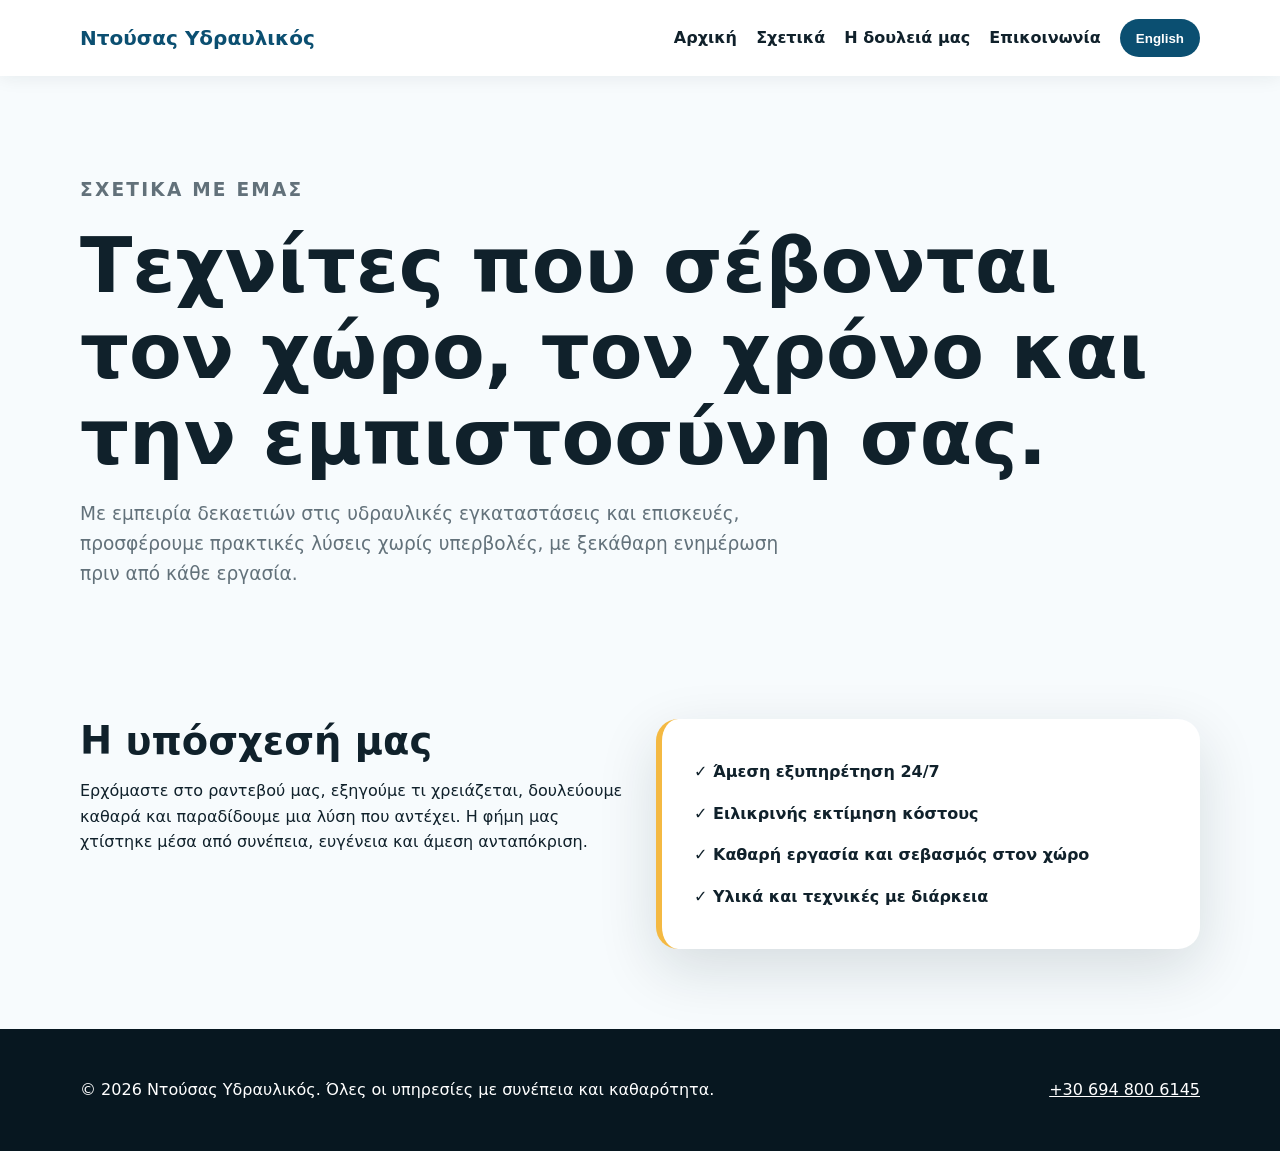
==== about.html @ 4e02515c "Create bilingual plumbing website" ====
<!doctype html><html lang="el"><head><meta charset="utf-8"/><meta name="viewport" content="width=device-width, initial-scale=1"/><title>Σχετικά | Ντούσας Υδραυλικός</title><link rel="stylesheet" href="styles.css"/></head><body><header class="site-header"><nav class="nav container" aria-label="Primary navigation"><a class="brand" href="index.html" data-i18n="brand">Ντούσας Υδραυλικός</a><button class="nav-toggle" type="button" aria-expanded="false" aria-controls="nav-menu" data-i18n-aria="openMenu">Μενού</button><div class="nav-menu" id="nav-menu"><a href="index.html" data-i18n="navHome">Αρχική</a><a href="about.html" data-i18n="navAbout">Σχετικά</a><a href="work.html" data-i18n="navWork">Η δουλειά μας</a><a href="contact.html" data-i18n="navContact">Επικοινωνία</a><button class="language-toggle" type="button" data-language-toggle>English</button></div></nav></header><main><section class="page-hero container"><p class="eyebrow" data-i18n="aboutEyebrow">Σχετικά με εμάς</p><h1 data-i18n="aboutTitle">Τεχνίτες που σέβονται τον χώρο, τον χρόνο και την εμπιστοσύνη σας.</h1><p data-i18n="aboutIntro">Με εμπειρία δεκαετιών στις υδραυλικές εγκαταστάσεις και επισκευές, προσφέρουμε πρακτικές λύσεις χωρίς υπερβολές, με ξεκάθαρη ενημέρωση πριν από κάθε εργασία.</p></section><section class="section container split"><div><h2 data-i18n="promiseTitle">Η υπόσχεσή μας</h2><p data-i18n="promiseCopy">Ερχόμαστε στο ραντεβού μας, εξηγούμε τι χρειάζεται, δουλεύουμε καθαρά και παραδίδουμε μια λύση που αντέχει. Η φήμη μας χτίστηκε μέσα από συνέπεια, ευγένεια και άμεση ανταπόκριση.</p></div><div class="highlight-list"><p data-i18n="value1">✓ Άμεση εξυπηρέτηση 24/7</p><p data-i18n="value2">✓ Ειλικρινής εκτίμηση κόστους</p><p data-i18n="value3">✓ Καθαρή εργασία και σεβασμός στον χώρο</p><p data-i18n="value4">✓ Υλικά και τεχνικές με διάρκεια</p></div></section></main><footer class="site-footer"><div class="container footer-grid"><p data-i18n="footerCopy">© 2026 Ντούσας Υδραυλικός. Όλες οι υπηρεσίες με συνέπεια και καθαρότητα.</p><p><a href="tel:+306948006145">+30 694 800 6145</a></p></div></footer><script src="script.js"></script></body></html>
---- styles.css ----
:root{--blue:#0b4f71;--dark:#10212b;--gold:#f4b942;--light:#f7fbfd;--muted:#62717a;--white:#fff;--shadow:0 20px 60px rgba(16,33,43,.14)}*{box-sizing:border-box}body{margin:0;font-family:Inter,system-ui,-apple-system,Segoe UI,sans-serif;color:var(--dark);background:var(--light);line-height:1.6}.container{width:min(1120px,92%);margin-inline:auto}.site-header{position:sticky;top:0;z-index:10;background:rgba(255,255,255,.94);backdrop-filter:blur(14px);box-shadow:0 1px 18px rgba(16,33,43,.08)}.nav{display:flex;align-items:center;justify-content:space-between;min-height:76px}.brand{font-weight:800;color:var(--blue);text-decoration:none;font-size:1.25rem}.nav-menu{display:flex;align-items:center;gap:1.2rem}.nav-menu a{color:var(--dark);text-decoration:none;font-weight:650}.nav-menu a:hover{color:var(--blue)}.language-toggle,.nav-toggle{border:0;border-radius:999px;background:var(--blue);color:white;padding:.7rem 1rem;font-weight:750;cursor:pointer}.nav-toggle{display:none}.hero{background:linear-gradient(135deg,rgba(11,79,113,.96),rgba(16,33,43,.94)),radial-gradient(circle at top right,var(--gold),transparent 32%);color:white;padding:6rem 0}.hero-grid{display:grid;grid-template-columns:minmax(0,1.3fr) minmax(280px,.7fr);gap:3rem;align-items:center}.eyebrow{letter-spacing:.12em;text-transform:uppercase;color:var(--gold);font-weight:800;font-size:.85rem}h1,h2,h3{line-height:1.12;margin:0 0 1rem}h1{font-size:clamp(2.5rem,6vw,5rem)}h2{font-size:clamp(1.8rem,3vw,3rem)}.hero-copy,.page-hero p{font-size:1.16rem;color:rgba(255,255,255,.82);max-width:720px}.page-hero p{color:var(--muted)}.hero-actions{display:flex;flex-wrap:wrap;gap:1rem;margin-top:2rem}.btn{display:inline-flex;align-items:center;justify-content:center;border-radius:999px;padding:.95rem 1.25rem;font-weight:800;text-decoration:none;border:0;cursor:pointer}.btn-primary{background:var(--gold);color:#2a2107}.btn-secondary{background:white;color:var(--blue)}.btn-light{background:white;color:var(--blue)}.rating-card,.card,.work-card,.contact-form,.contact-card{background:white;color:var(--dark);border-radius:28px;padding:2rem;box-shadow:var(--shadow)}.stars{color:var(--gold);font-size:1.7rem;letter-spacing:.08em}.rating-card a{color:var(--blue);font-weight:800}.section{padding:5rem 0}.section-heading{max-width:820px;margin-bottom:2rem}.cards,.work-grid{display:grid;grid-template-columns:repeat(3,1fr);gap:1.25rem}.card{min-height:220px}.cta{background:var(--blue);color:white;padding:4rem 0}.cta-inner{display:flex;align-items:center;justify-content:space-between;gap:2rem}.site-footer{background:#071720;color:white;padding:2rem 0}.footer-grid{display:flex;justify-content:space-between;gap:1rem}.site-footer a{color:white}.page-hero{padding:5rem 0 2rem}.split,.contact-layout{display:grid;grid-template-columns:1fr 1fr;gap:2rem;align-items:start}.highlight-list{background:white;border-left:6px solid var(--gold);border-radius:22px;padding:1.5rem 2rem;box-shadow:var(--shadow);font-weight:750}.work-grid{grid-template-columns:repeat(2,1fr)}.work-icon{font-size:2.3rem}.contact-form{display:grid;gap:1rem}.contact-form label{display:grid;gap:.35rem;font-weight:750}.contact-form input,.contact-form textarea{width:100%;border:1px solid #d6e2e8;border-radius:16px;padding:1rem;font:inherit}.form-status{margin:0;color:var(--blue);font-weight:750}@media (max-width:800px){.nav-toggle{display:inline-flex}.nav-menu{display:none;position:absolute;left:4%;right:4%;top:76px;background:white;border-radius:24px;box-shadow:var(--shadow);padding:1rem;flex-direction:column;align-items:stretch}.nav-menu.open{display:flex}.hero-grid,.split,.contact-layout,.cta-inner{grid-template-columns:1fr;display:grid}.cards,.work-grid{grid-template-columns:1fr}.footer-grid{flex-direction:column}h1{font-size:2.45rem}}
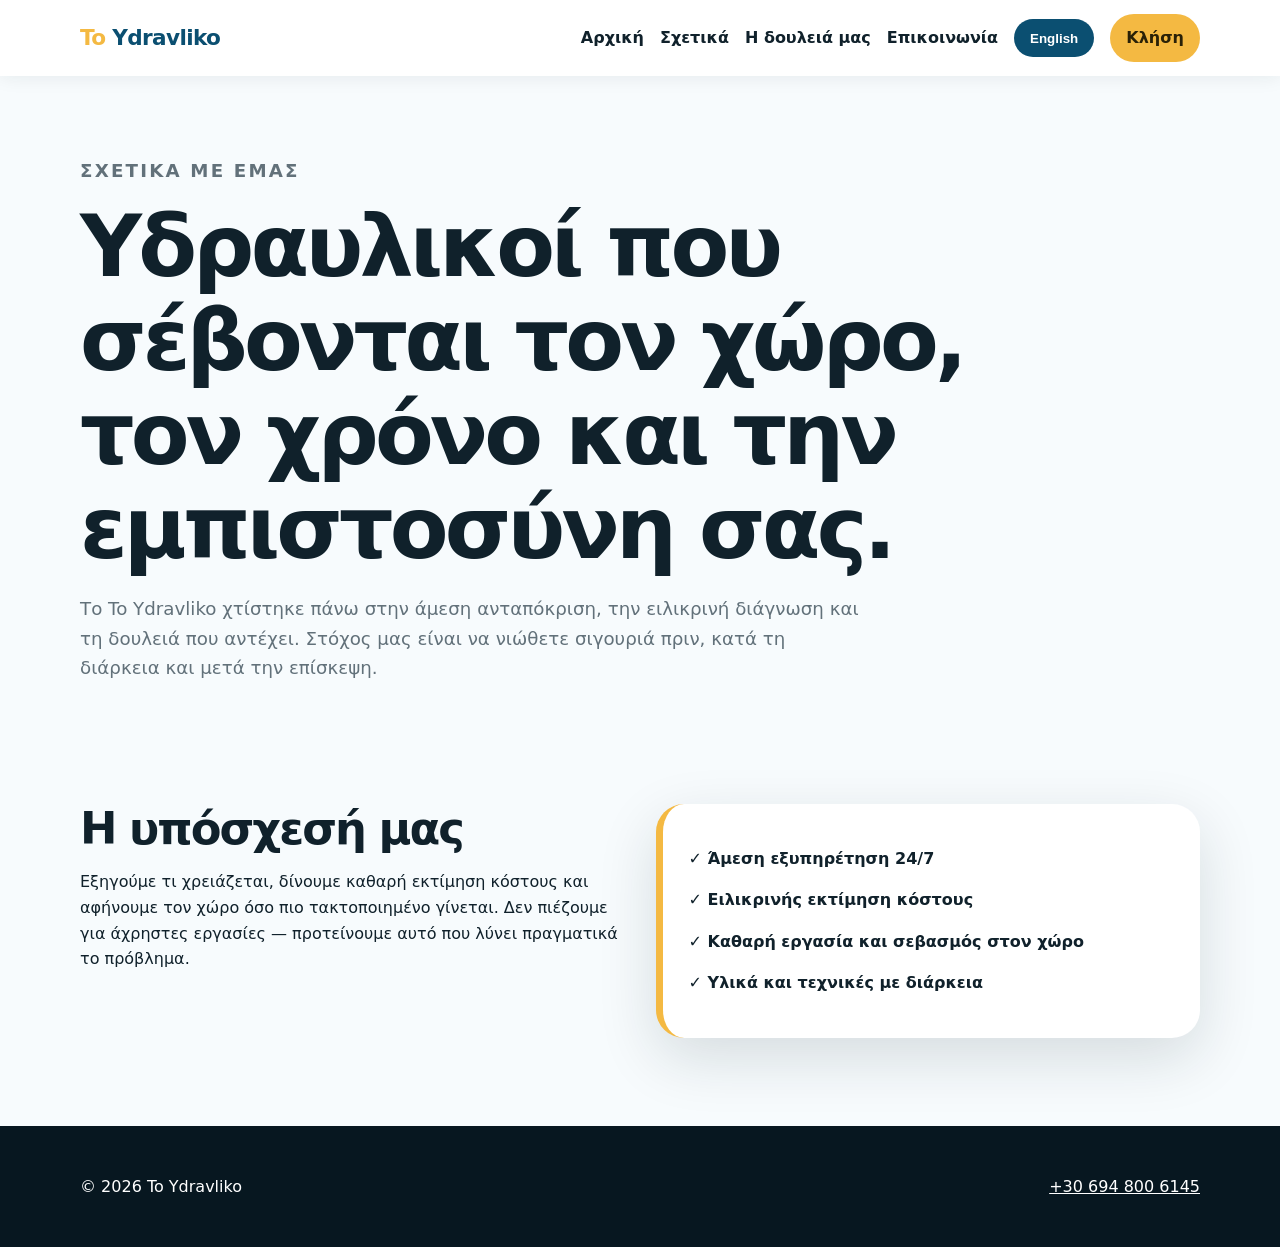
==== commit d0590963: "Improve responsive conversion-focused plumbing site" ====
--- a/about.html
+++ b/about.html
@@ -1 +1,12 @@
-<!doctype html><html lang="el"><head><meta charset="utf-8"/><meta name="viewport" content="width=device-width, initial-scale=1"/><title>Σχετικά | Ντούσας Υδραυλικός</title><link rel="stylesheet" href="styles.css"/></head><body><header class="site-header"><nav class="nav container" aria-label="Primary navigation"><a class="brand" href="index.html" data-i18n="brand">Ντούσας Υδραυλικός</a><button class="nav-toggle" type="button" aria-expanded="false" aria-controls="nav-menu" data-i18n-aria="openMenu">Μενού</button><div class="nav-menu" id="nav-menu"><a href="index.html" data-i18n="navHome">Αρχική</a><a href="about.html" data-i18n="navAbout">Σχετικά</a><a href="work.html" data-i18n="navWork">Η δουλειά μας</a><a href="contact.html" data-i18n="navContact">Επικοινωνία</a><button class="language-toggle" type="button" data-language-toggle>English</button></div></nav></header><main><section class="page-hero container"><p class="eyebrow" data-i18n="aboutEyebrow">Σχετικά με εμάς</p><h1 data-i18n="aboutTitle">Τεχνίτες που σέβονται τον χώρο, τον χρόνο και την εμπιστοσύνη σας.</h1><p data-i18n="aboutIntro">Με εμπειρία δεκαετιών στις υδραυλικές εγκαταστάσεις και επισκευές, προσφέρουμε πρακτικές λύσεις χωρίς υπερβολές, με ξεκάθαρη ενημέρωση πριν από κάθε εργασία.</p></section><section class="section container split"><div><h2 data-i18n="promiseTitle">Η υπόσχεσή μας</h2><p data-i18n="promiseCopy">Ερχόμαστε στο ραντεβού μας, εξηγούμε τι χρειάζεται, δουλεύουμε καθαρά και παραδίδουμε μια λύση που αντέχει. Η φήμη μας χτίστηκε μέσα από συνέπεια, ευγένεια και άμεση ανταπόκριση.</p></div><div class="highlight-list"><p data-i18n="value1">✓ Άμεση εξυπηρέτηση 24/7</p><p data-i18n="value2">✓ Ειλικρινής εκτίμηση κόστους</p><p data-i18n="value3">✓ Καθαρή εργασία και σεβασμός στον χώρο</p><p data-i18n="value4">✓ Υλικά και τεχνικές με διάρκεια</p></div></section></main><footer class="site-footer"><div class="container footer-grid"><p data-i18n="footerCopy">© 2026 Ντούσας Υδραυλικός. Όλες οι υπηρεσίες με συνέπεια και καθαρότητα.</p><p><a href="tel:+306948006145">+30 694 800 6145</a></p></div></footer><script src="script.js"></script></body></html>
+<!doctype html>
+<html lang="el">
+  <head><meta charset="utf-8" /><meta name="viewport" content="width=device-width, initial-scale=1" /><title>Σχετικά | To Ydravliko</title><link rel="stylesheet" href="styles.css" /></head>
+  <body>
+    <header class="site-header"><nav class="nav container" aria-label="Primary navigation"><a class="brand" href="index.html"><span>To</span> Ydravliko</a><button class="nav-toggle" type="button" aria-expanded="false" aria-controls="nav-menu" data-i18n-aria="openMenu">☰</button><div class="nav-menu" id="nav-menu"><a href="index.html" data-i18n="navHome">Αρχική</a><a href="about.html" data-i18n="navAbout">Σχετικά</a><a href="work.html" data-i18n="navWork">Η δουλειά μας</a><a href="contact.html" data-i18n="navContact">Επικοινωνία</a><button class="language-toggle" type="button" data-language-toggle>English</button><a class="nav-call" href="tel:+306948006145" data-i18n="callShort">Κλήση</a></div></nav></header>
+    <main>
+      <section class="page-hero container"><p class="eyebrow" data-i18n="aboutEyebrow">Σχετικά με εμάς</p><h1 data-i18n="aboutTitle">Υδραυλικοί που σέβονται τον χώρο, τον χρόνο και την εμπιστοσύνη σας.</h1><p data-i18n="aboutIntro">Το To Ydravliko χτίστηκε πάνω στην άμεση ανταπόκριση, την ειλικρινή διάγνωση και τη δουλειά που αντέχει. Στόχος μας είναι να νιώθετε σιγουριά πριν, κατά τη διάρκεια και μετά την επίσκεψη.</p></section>
+      <section class="section container split"><div><h2 data-i18n="promiseTitle">Η υπόσχεσή μας</h2><p data-i18n="promiseCopy">Εξηγούμε τι χρειάζεται, δίνουμε καθαρή εκτίμηση κόστους και αφήνουμε τον χώρο όσο πιο τακτοποιημένο γίνεται. Δεν πιέζουμε για άχρηστες εργασίες — προτείνουμε αυτό που λύνει πραγματικά το πρόβλημα.</p></div><div class="highlight-list"><p data-i18n="value1">✓ Άμεση εξυπηρέτηση 24/7</p><p data-i18n="value2">✓ Ειλικρινής εκτίμηση κόστους</p><p data-i18n="value3">✓ Καθαρή εργασία και σεβασμός στον χώρο</p><p data-i18n="value4">✓ Υλικά και τεχνικές με διάρκεια</p></div></section>
+    </main>
+    <footer class="site-footer"><div class="container footer-grid"><p>© 2026 To Ydravliko</p><p><a href="tel:+306948006145">+30 694 800 6145</a></p></div></footer><script src="script.js"></script>
+  </body>
+</html>
--- a/styles.css
+++ b/styles.css
@@ -1 +1,126 @@
-:root{--blue:#0b4f71;--dark:#10212b;--gold:#f4b942;--light:#f7fbfd;--muted:#62717a;--white:#fff;--shadow:0 20px 60px rgba(16,33,43,.14)}*{box-sizing:border-box}body{margin:0;font-family:Inter,system-ui,-apple-system,Segoe UI,sans-serif;color:var(--dark);background:var(--light);line-height:1.6}.container{width:min(1120px,92%);margin-inline:auto}.site-header{position:sticky;top:0;z-index:10;background:rgba(255,255,255,.94);backdrop-filter:blur(14px);box-shadow:0 1px 18px rgba(16,33,43,.08)}.nav{display:flex;align-items:center;justify-content:space-between;min-height:76px}.brand{font-weight:800;color:var(--blue);text-decoration:none;font-size:1.25rem}.nav-menu{display:flex;align-items:center;gap:1.2rem}.nav-menu a{color:var(--dark);text-decoration:none;font-weight:650}.nav-menu a:hover{color:var(--blue)}.language-toggle,.nav-toggle{border:0;border-radius:999px;background:var(--blue);color:white;padding:.7rem 1rem;font-weight:750;cursor:pointer}.nav-toggle{display:none}.hero{background:linear-gradient(135deg,rgba(11,79,113,.96),rgba(16,33,43,.94)),radial-gradient(circle at top right,var(--gold),transparent 32%);color:white;padding:6rem 0}.hero-grid{display:grid;grid-template-columns:minmax(0,1.3fr) minmax(280px,.7fr);gap:3rem;align-items:center}.eyebrow{letter-spacing:.12em;text-transform:uppercase;color:var(--gold);font-weight:800;font-size:.85rem}h1,h2,h3{line-height:1.12;margin:0 0 1rem}h1{font-size:clamp(2.5rem,6vw,5rem)}h2{font-size:clamp(1.8rem,3vw,3rem)}.hero-copy,.page-hero p{font-size:1.16rem;color:rgba(255,255,255,.82);max-width:720px}.page-hero p{color:var(--muted)}.hero-actions{display:flex;flex-wrap:wrap;gap:1rem;margin-top:2rem}.btn{display:inline-flex;align-items:center;justify-content:center;border-radius:999px;padding:.95rem 1.25rem;font-weight:800;text-decoration:none;border:0;cursor:pointer}.btn-primary{background:var(--gold);color:#2a2107}.btn-secondary{background:white;color:var(--blue)}.btn-light{background:white;color:var(--blue)}.rating-card,.card,.work-card,.contact-form,.contact-card{background:white;color:var(--dark);border-radius:28px;padding:2rem;box-shadow:var(--shadow)}.stars{color:var(--gold);font-size:1.7rem;letter-spacing:.08em}.rating-card a{color:var(--blue);font-weight:800}.section{padding:5rem 0}.section-heading{max-width:820px;margin-bottom:2rem}.cards,.work-grid{display:grid;grid-template-columns:repeat(3,1fr);gap:1.25rem}.card{min-height:220px}.cta{background:var(--blue);color:white;padding:4rem 0}.cta-inner{display:flex;align-items:center;justify-content:space-between;gap:2rem}.site-footer{background:#071720;color:white;padding:2rem 0}.footer-grid{display:flex;justify-content:space-between;gap:1rem}.site-footer a{color:white}.page-hero{padding:5rem 0 2rem}.split,.contact-layout{display:grid;grid-template-columns:1fr 1fr;gap:2rem;align-items:start}.highlight-list{background:white;border-left:6px solid var(--gold);border-radius:22px;padding:1.5rem 2rem;box-shadow:var(--shadow);font-weight:750}.work-grid{grid-template-columns:repeat(2,1fr)}.work-icon{font-size:2.3rem}.contact-form{display:grid;gap:1rem}.contact-form label{display:grid;gap:.35rem;font-weight:750}.contact-form input,.contact-form textarea{width:100%;border:1px solid #d6e2e8;border-radius:16px;padding:1rem;font:inherit}.form-status{margin:0;color:var(--blue);font-weight:750}@media (max-width:800px){.nav-toggle{display:inline-flex}.nav-menu{display:none;position:absolute;left:4%;right:4%;top:76px;background:white;border-radius:24px;box-shadow:var(--shadow);padding:1rem;flex-direction:column;align-items:stretch}.nav-menu.open{display:flex}.hero-grid,.split,.contact-layout,.cta-inner{grid-template-columns:1fr;display:grid}.cards,.work-grid{grid-template-columns:1fr}.footer-grid{flex-direction:column}h1{font-size:2.45rem}}
+:root {
+  --blue: #0b4f71;
+  --blue-dark: #08364f;
+  --dark: #10212b;
+  --gold: #f4b942;
+  --light: #f7fbfd;
+  --muted: #62717a;
+  --white: #ffffff;
+  --shadow: 0 20px 60px rgba(16, 33, 43, 0.14);
+}
+
+* { box-sizing: border-box; }
+html { scroll-behavior: smooth; }
+body {
+  margin: 0;
+  font-family: Inter, system-ui, -apple-system, BlinkMacSystemFont, "Segoe UI", sans-serif;
+  color: var(--dark);
+  background: var(--light);
+  line-height: 1.6;
+}
+img { display: block; max-width: 100%; height: auto; }
+a { color: inherit; }
+.container { width: min(1120px, 92%); margin-inline: auto; }
+
+.site-header {
+  position: sticky;
+  top: 0;
+  z-index: 20;
+  background: rgba(255, 255, 255, 0.95);
+  backdrop-filter: blur(14px);
+  box-shadow: 0 1px 18px rgba(16, 33, 43, 0.08);
+}
+.nav { min-height: 76px; display: flex; align-items: center; justify-content: space-between; gap: 1rem; }
+.brand { font-size: 1.35rem; font-weight: 900; color: var(--blue); text-decoration: none; letter-spacing: -0.03em; }
+.brand span { color: var(--gold); }
+.nav-menu { display: flex; align-items: center; gap: 1rem; }
+.nav-menu a { color: var(--dark); text-decoration: none; font-weight: 750; }
+.nav-menu a:hover { color: var(--blue); }
+.language-toggle, .nav-toggle, .nav-call {
+  border: 0;
+  border-radius: 999px;
+  background: var(--blue);
+  color: white !important;
+  padding: 0.72rem 1rem;
+  font-weight: 850;
+  cursor: pointer;
+  text-decoration: none;
+}
+.nav-call { background: var(--gold); color: #2a2107 !important; }
+.nav-toggle { display: none; font-size: 1.15rem; }
+
+.hero { padding: clamp(4rem, 8vw, 7rem) 0; background: linear-gradient(135deg, #07364e, #0b4f71 62%, #0d6b92); color: white; overflow: hidden; }
+.hero-grid { display: grid; grid-template-columns: minmax(0, 1.05fr) minmax(320px, 0.95fr); align-items: center; gap: clamp(2rem, 5vw, 4rem); }
+.hero-content { max-width: 720px; }
+.eyebrow { margin: 0 0 0.9rem; letter-spacing: 0.12em; text-transform: uppercase; color: var(--gold); font-weight: 900; font-size: 0.83rem; }
+h1, h2, h3 { margin: 0 0 1rem; line-height: 1.1; letter-spacing: -0.045em; }
+h1 { font-size: clamp(2.45rem, 6.8vw, 5.35rem); }
+h2 { font-size: clamp(1.75rem, 3.5vw, 3rem); }
+h3 { font-size: 1.35rem; }
+.hero-copy { margin: 0; font-size: clamp(1.05rem, 2vw, 1.25rem); color: rgba(255, 255, 255, 0.86); }
+.hero-actions { display: flex; flex-wrap: wrap; gap: 0.9rem; margin: 2rem 0 1.25rem; }
+.btn { display: inline-flex; align-items: center; justify-content: center; border-radius: 999px; padding: 1rem 1.35rem; font-weight: 900; text-decoration: none; border: 0; cursor: pointer; min-height: 48px; }
+.btn-primary { background: var(--gold); color: #2a2107; }
+.btn-secondary, .btn-light { background: white; color: var(--blue); }
+.trust-row { display: flex; flex-wrap: wrap; gap: 0.65rem; }
+.trust-row span { padding: 0.55rem 0.75rem; border: 1px solid rgba(255, 255, 255, 0.25); border-radius: 999px; background: rgba(255, 255, 255, 0.11); font-weight: 800; font-size: 0.92rem; }
+.hero-visual { position: relative; }
+.hero-visual img { border-radius: 34px; box-shadow: var(--shadow); }
+.floating-card { position: absolute; right: -0.5rem; bottom: 1.5rem; width: min(270px, 82%); padding: 1rem; border-radius: 22px; background: white; color: var(--dark); box-shadow: var(--shadow); }
+.floating-card strong, .floating-card span { display: block; }
+.floating-card span { color: var(--muted); }
+
+.section { padding: clamp(3.5rem, 7vw, 5.5rem) 0; }
+.section-heading { max-width: 760px; margin-bottom: 2rem; }
+.centered { text-align: center; margin-inline: auto; }
+.cards { display: grid; grid-template-columns: repeat(3, 1fr); gap: 1.15rem; }
+.card, .work-card, .contact-form, .contact-card, .highlight-list { background: white; border-radius: 28px; padding: 1.6rem; box-shadow: var(--shadow); }
+.card { min-height: 245px; border: 1px solid #e7f0f5; }
+.card-icon { display: inline-grid; place-items: center; width: 54px; height: 54px; margin-bottom: 1rem; border-radius: 18px; background: #eaf6fb; font-size: 1.6rem; }
+.card p, .work-card p, .page-hero p, .contact-card p { color: var(--muted); }
+
+.conversion-band { background: #ffffff; padding: clamp(3.5rem, 7vw, 5rem) 0; }
+.conversion-grid { display: grid; grid-template-columns: 1fr 0.8fr; gap: 2rem; align-items: center; }
+.check-list { margin: 0; padding: 0; list-style: none; display: grid; gap: 0.9rem; }
+.check-list li { padding: 1rem 1rem 1rem 3rem; border-radius: 18px; background: var(--light); position: relative; font-weight: 800; }
+.check-list li::before { content: "✓"; position: absolute; left: 1rem; color: var(--blue); font-weight: 900; }
+.cta { background: var(--blue-dark); color: white; padding: 4rem 0; }
+.cta-inner { display: flex; align-items: center; justify-content: space-between; gap: 2rem; }
+.cta p { color: rgba(255, 255, 255, 0.78); margin: 0; }
+
+.page-hero { padding: clamp(3.5rem, 7vw, 5rem) 0 1rem; }
+.page-hero h1 { max-width: 900px; }
+.page-hero p { max-width: 780px; font-size: 1.14rem; }
+.split, .contact-layout, .showcase { display: grid; grid-template-columns: 1fr 1fr; gap: 2rem; align-items: start; }
+.highlight-list { border-left: 7px solid var(--gold); font-weight: 850; }
+.work-grid { display: grid; grid-template-columns: 1fr 1fr; gap: 1rem; }
+.showcase > img { border-radius: 30px; box-shadow: var(--shadow); }
+.contact-form { display: grid; gap: 1rem; }
+.contact-form label { display: grid; gap: 0.35rem; font-weight: 850; }
+.contact-form input, .contact-form textarea, .contact-form select { width: 100%; border: 1px solid #d6e2e8; border-radius: 16px; padding: 1rem; font: inherit; background: white; }
+.form-status { margin: 0; color: var(--blue); font-weight: 850; }
+.big-phone a { display: inline-block; color: var(--blue); font-size: clamp(1.35rem, 3vw, 2rem); font-weight: 950; text-decoration: none; }
+.site-footer { background: #071720; color: white; padding: 2rem 0; }
+.footer-grid { display: flex; justify-content: space-between; gap: 1rem; }
+.site-footer a { color: white; }
+
+@media (max-width: 900px) {
+  .nav-toggle { display: inline-flex; }
+  .nav-menu { display: none; position: absolute; left: 4%; right: 4%; top: 76px; padding: 1rem; background: white; border-radius: 24px; box-shadow: var(--shadow); flex-direction: column; align-items: stretch; }
+  .nav-menu.open { display: flex; }
+  .hero-grid, .conversion-grid, .split, .contact-layout, .showcase { grid-template-columns: 1fr; }
+  .cards { grid-template-columns: 1fr; }
+  .cta-inner { display: grid; }
+}
+
+@media (max-width: 560px) {
+  .container { width: min(100% - 1.5rem, 1120px); }
+  .nav { min-height: 68px; }
+  .nav-menu { top: 68px; }
+  .hero { padding-top: 3rem; }
+  .hero-actions .btn { width: 100%; }
+  .trust-row span { width: 100%; text-align: center; }
+  .floating-card { position: static; width: 100%; margin-top: 1rem; }
+  .work-grid { grid-template-columns: 1fr; }
+  .footer-grid { flex-direction: column; }
+}
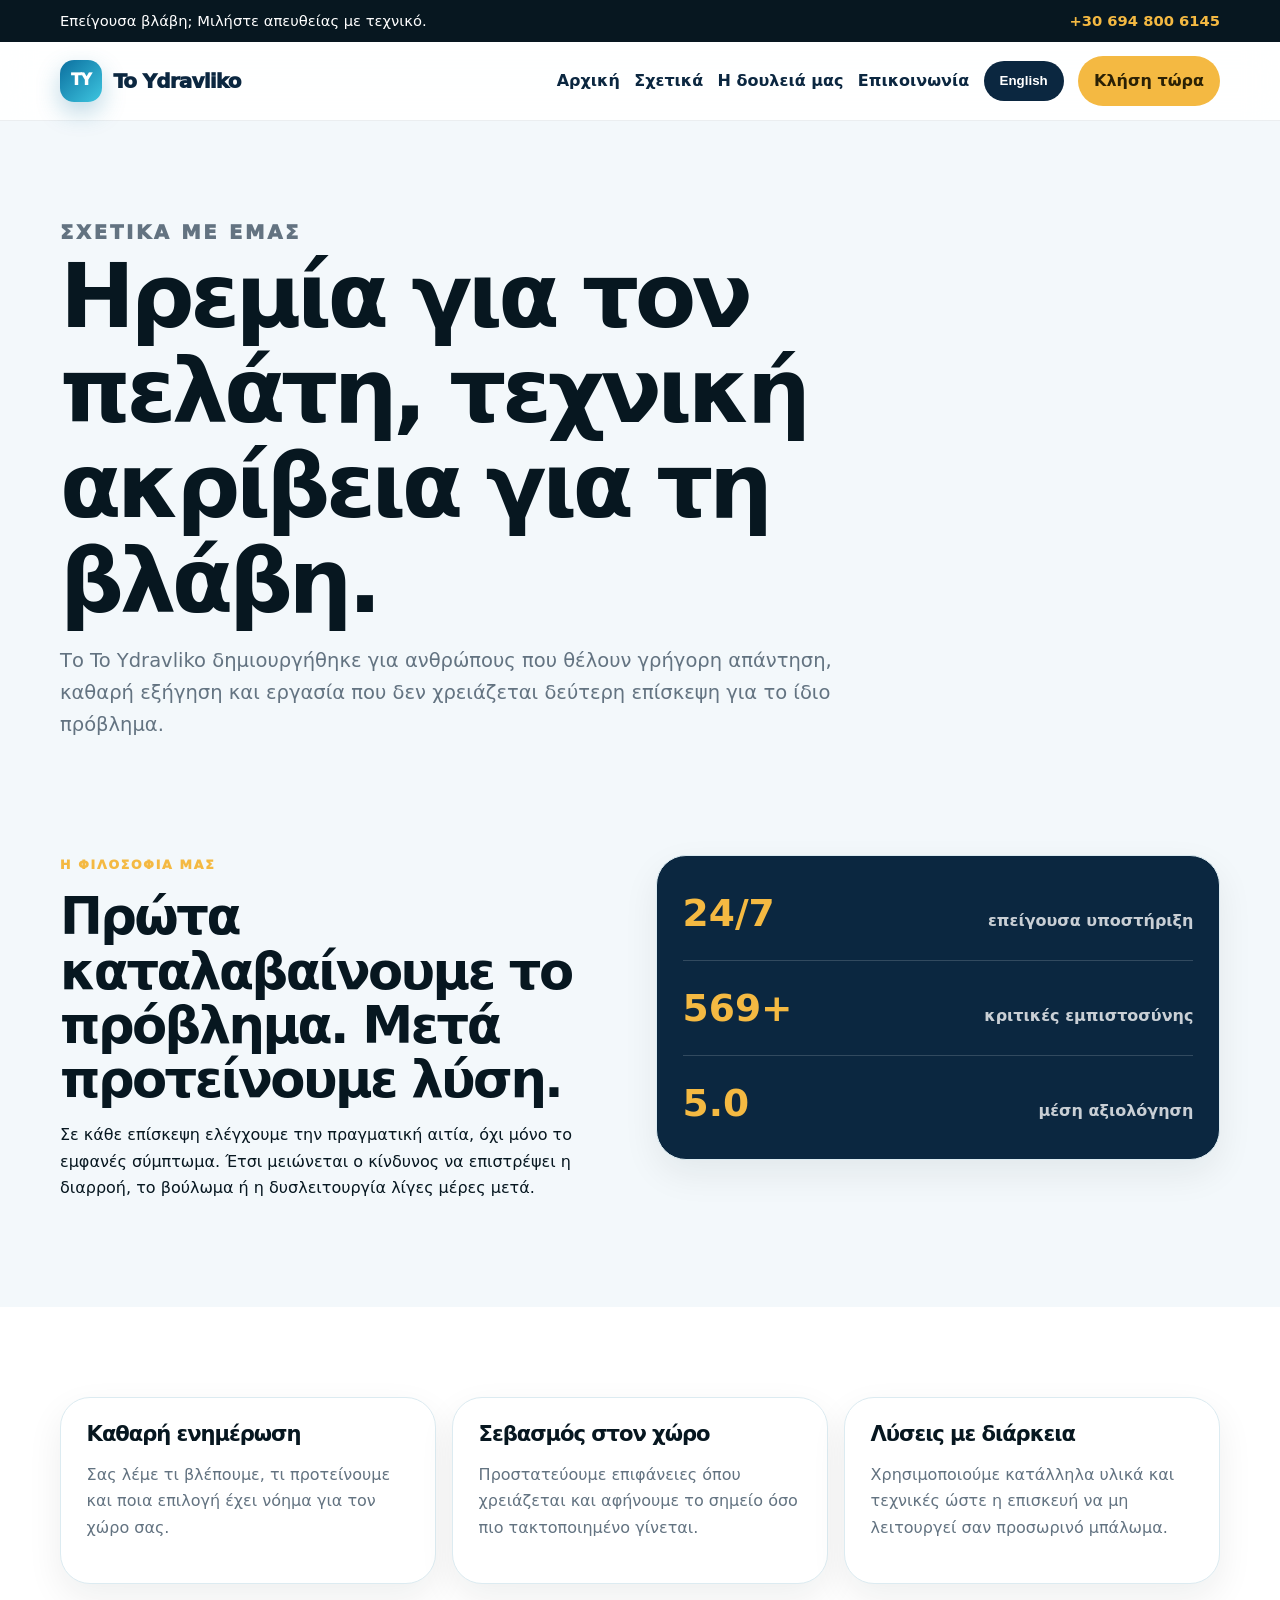
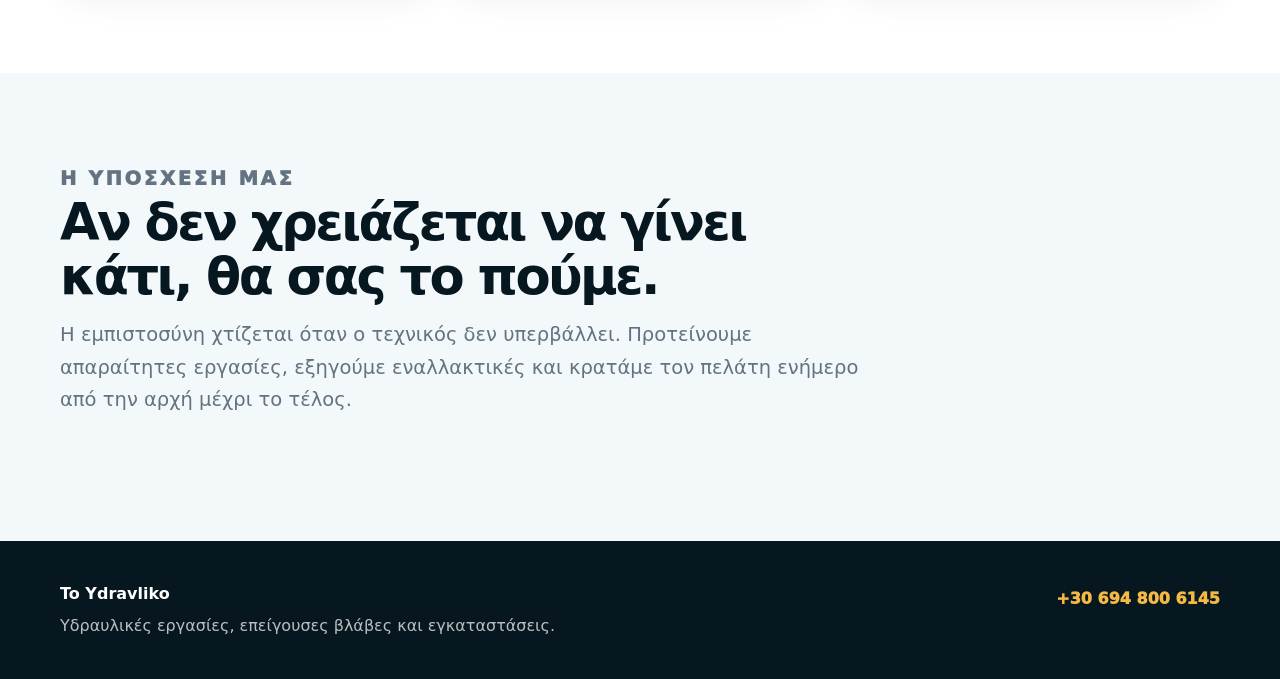
==== commit ca01c977: "Redesign To Ydravliko site with richer content" ====
--- a/about.html
+++ b/about.html
@@ -1,12 +1,15 @@
 <!doctype html>
 <html lang="el">
-  <head><meta charset="utf-8" /><meta name="viewport" content="width=device-width, initial-scale=1" /><title>Σχετικά | To Ydravliko</title><link rel="stylesheet" href="styles.css" /></head>
+  <head><meta charset="utf-8" /><meta name="viewport" content="width=device-width, initial-scale=1" /><title>Σχετικά | To Ydravliko</title><meta name="description" content="Γνωρίστε το To Ydravliko: υδραυλικές υπηρεσίες με εμπειρία, καθαρή εργασία, άμεση ανταπόκριση και ειλικρινή ενημέρωση." /><link rel="stylesheet" href="styles.css" /></head>
   <body>
-    <header class="site-header"><nav class="nav container" aria-label="Primary navigation"><a class="brand" href="index.html"><span>To</span> Ydravliko</a><button class="nav-toggle" type="button" aria-expanded="false" aria-controls="nav-menu" data-i18n-aria="openMenu">☰</button><div class="nav-menu" id="nav-menu"><a href="index.html" data-i18n="navHome">Αρχική</a><a href="about.html" data-i18n="navAbout">Σχετικά</a><a href="work.html" data-i18n="navWork">Η δουλειά μας</a><a href="contact.html" data-i18n="navContact">Επικοινωνία</a><button class="language-toggle" type="button" data-language-toggle>English</button><a class="nav-call" href="tel:+306948006145" data-i18n="callShort">Κλήση</a></div></nav></header>
+    <div class="top-strip"><div class="container top-strip-inner"><span data-i18n="topStrip">Επείγουσα βλάβη; Μιλήστε απευθείας με τεχνικό.</span><a href="tel:+306948006145">+30 694 800 6145</a></div></div>
+    <header class="site-header"><nav class="nav container" aria-label="Primary navigation"><a class="brand" href="index.html"><span class="brand-mark">ΤΥ</span><span>To Ydravliko</span></a><button class="nav-toggle" type="button" aria-expanded="false" aria-controls="nav-menu" data-i18n-aria="openMenu">☰</button><div class="nav-menu" id="nav-menu"><a href="index.html" data-i18n="navHome">Αρχική</a><a href="about.html" data-i18n="navAbout">Σχετικά</a><a href="work.html" data-i18n="navWork">Η δουλειά μας</a><a href="contact.html" data-i18n="navContact">Επικοινωνία</a><button class="language-toggle" type="button" data-language-toggle>English</button><a class="nav-call" href="tel:+306948006145" data-i18n="callShort">Κλήση τώρα</a></div></nav></header>
     <main>
-      <section class="page-hero container"><p class="eyebrow" data-i18n="aboutEyebrow">Σχετικά με εμάς</p><h1 data-i18n="aboutTitle">Υδραυλικοί που σέβονται τον χώρο, τον χρόνο και την εμπιστοσύνη σας.</h1><p data-i18n="aboutIntro">Το To Ydravliko χτίστηκε πάνω στην άμεση ανταπόκριση, την ειλικρινή διάγνωση και τη δουλειά που αντέχει. Στόχος μας είναι να νιώθετε σιγουριά πριν, κατά τη διάρκεια και μετά την επίσκεψη.</p></section>
-      <section class="section container split"><div><h2 data-i18n="promiseTitle">Η υπόσχεσή μας</h2><p data-i18n="promiseCopy">Εξηγούμε τι χρειάζεται, δίνουμε καθαρή εκτίμηση κόστους και αφήνουμε τον χώρο όσο πιο τακτοποιημένο γίνεται. Δεν πιέζουμε για άχρηστες εργασίες — προτείνουμε αυτό που λύνει πραγματικά το πρόβλημα.</p></div><div class="highlight-list"><p data-i18n="value1">✓ Άμεση εξυπηρέτηση 24/7</p><p data-i18n="value2">✓ Ειλικρινής εκτίμηση κόστους</p><p data-i18n="value3">✓ Καθαρή εργασία και σεβασμός στον χώρο</p><p data-i18n="value4">✓ Υλικά και τεχνικές με διάρκεια</p></div></section>
+      <section class="page-hero container"><p class="eyebrow" data-i18n="aboutEyebrow">Σχετικά με εμάς</p><h1 data-i18n="aboutTitle">Ηρεμία για τον πελάτη, τεχνική ακρίβεια για τη βλάβη.</h1><p data-i18n="aboutIntro">Το To Ydravliko δημιουργήθηκε για ανθρώπους που θέλουν γρήγορη απάντηση, καθαρή εξήγηση και εργασία που δεν χρειάζεται δεύτερη επίσκεψη για το ίδιο πρόβλημα.</p></section>
+      <section class="section container split"><div><p class="eyebrow" data-i18n="storyEyebrow">Η φιλοσοφία μας</p><h2 data-i18n="storyTitle">Πρώτα καταλαβαίνουμε το πρόβλημα. Μετά προτείνουμε λύση.</h2><p data-i18n="storyCopy">Σε κάθε επίσκεψη ελέγχουμε την πραγματική αιτία, όχι μόνο το εμφανές σύμπτωμα. Έτσι μειώνεται ο κίνδυνος να επιστρέψει η διαρροή, το βούλωμα ή η δυσλειτουργία λίγες μέρες μετά.</p></div><div class="stats-card"><div><strong>24/7</strong><span data-i18n="stat1">επείγουσα υποστήριξη</span></div><div><strong>569+</strong><span data-i18n="stat2">κριτικές εμπιστοσύνης</span></div><div><strong>5.0</strong><span data-i18n="stat3">μέση αξιολόγηση</span></div></div></section>
+      <section class="section muted-section"><div class="container values-grid"><article><h3 data-i18n="valueTitle1">Καθαρή ενημέρωση</h3><p data-i18n="valueCopy1">Σας λέμε τι βλέπουμε, τι προτείνουμε και ποια επιλογή έχει νόημα για τον χώρο σας.</p></article><article><h3 data-i18n="valueTitle2">Σεβασμός στον χώρο</h3><p data-i18n="valueCopy2">Προστατεύουμε επιφάνειες όπου χρειάζεται και αφήνουμε το σημείο όσο πιο τακτοποιημένο γίνεται.</p></article><article><h3 data-i18n="valueTitle3">Λύσεις με διάρκεια</h3><p data-i18n="valueCopy3">Χρησιμοποιούμε κατάλληλα υλικά και τεχνικές ώστε η επισκευή να μη λειτουργεί σαν προσωρινό μπάλωμα.</p></article></div></section>
+      <section class="section container"><div class="section-heading"><p class="eyebrow" data-i18n="promiseEyebrow">Η υπόσχεσή μας</p><h2 data-i18n="promiseTitle">Αν δεν χρειάζεται να γίνει κάτι, θα σας το πούμε.</h2><p data-i18n="promiseCopy">Η εμπιστοσύνη χτίζεται όταν ο τεχνικός δεν υπερβάλλει. Προτείνουμε απαραίτητες εργασίες, εξηγούμε εναλλακτικές και κρατάμε τον πελάτη ενήμερο από την αρχή μέχρι το τέλος.</p></div></section>
     </main>
-    <footer class="site-footer"><div class="container footer-grid"><p>© 2026 To Ydravliko</p><p><a href="tel:+306948006145">+30 694 800 6145</a></p></div></footer><script src="script.js"></script>
+    <footer class="site-footer"><div class="container footer-grid"><div><strong>To Ydravliko</strong><p data-i18n="footerCopy">Υδραυλικές εργασίες, επείγουσες βλάβες και εγκαταστάσεις.</p></div><p><a href="tel:+306948006145">+30 694 800 6145</a></p></div></footer><script src="script.js"></script>
   </body>
 </html>
--- a/styles.css
+++ b/styles.css
@@ -1,126 +1,135 @@
 :root {
-  --blue: #0b4f71;
-  --blue-dark: #08364f;
-  --dark: #10212b;
+  --ink: #071720;
+  --navy: #0b2740;
+  --blue: #0b6f9f;
+  --cyan: #3ec6e0;
   --gold: #f4b942;
-  --light: #f7fbfd;
-  --muted: #62717a;
-  --white: #ffffff;
-  --shadow: 0 20px 60px rgba(16, 33, 43, 0.14);
+  --cream: #fff8e7;
+  --paper: #ffffff;
+  --soft: #f3f8fb;
+  --muted: #637381;
+  --line: #dcebf1;
+  --shadow: 0 24px 70px rgba(7, 23, 32, 0.16);
 }
-
 * { box-sizing: border-box; }
 html { scroll-behavior: smooth; }
-body {
-  margin: 0;
-  font-family: Inter, system-ui, -apple-system, BlinkMacSystemFont, "Segoe UI", sans-serif;
-  color: var(--dark);
-  background: var(--light);
-  line-height: 1.6;
-}
+body { margin: 0; font-family: Inter, system-ui, -apple-system, BlinkMacSystemFont, "Segoe UI", sans-serif; color: var(--ink); background: var(--soft); line-height: 1.65; }
 img { display: block; max-width: 100%; height: auto; }
 a { color: inherit; }
-.container { width: min(1120px, 92%); margin-inline: auto; }
-
-.site-header {
-  position: sticky;
-  top: 0;
-  z-index: 20;
-  background: rgba(255, 255, 255, 0.95);
-  backdrop-filter: blur(14px);
-  box-shadow: 0 1px 18px rgba(16, 33, 43, 0.08);
-}
-.nav { min-height: 76px; display: flex; align-items: center; justify-content: space-between; gap: 1rem; }
-.brand { font-size: 1.35rem; font-weight: 900; color: var(--blue); text-decoration: none; letter-spacing: -0.03em; }
-.brand span { color: var(--gold); }
-.nav-menu { display: flex; align-items: center; gap: 1rem; }
-.nav-menu a { color: var(--dark); text-decoration: none; font-weight: 750; }
+.container { width: min(1160px, calc(100% - 40px)); margin-inline: auto; }
+.top-strip { background: var(--ink); color: white; font-size: 0.92rem; }
+.top-strip-inner { min-height: 42px; display: flex; align-items: center; justify-content: space-between; gap: 1rem; }
+.top-strip a { color: var(--gold); font-weight: 900; text-decoration: none; }
+.site-header { position: sticky; top: 0; z-index: 50; background: rgba(255, 255, 255, 0.92); backdrop-filter: blur(16px); border-bottom: 1px solid rgba(11, 39, 64, 0.08); }
+.nav { min-height: 78px; display: flex; align-items: center; justify-content: space-between; gap: 1rem; }
+.brand { display: inline-flex; align-items: center; gap: 0.7rem; color: var(--navy); font-size: 1.25rem; font-weight: 950; text-decoration: none; letter-spacing: -0.04em; }
+.brand-mark { display: inline-grid; place-items: center; width: 42px; height: 42px; border-radius: 14px; background: linear-gradient(135deg, var(--blue), var(--cyan)); color: white; font-size: 0.95rem; box-shadow: 0 10px 24px rgba(11, 111, 159, 0.28); }
+.nav-menu { display: flex; align-items: center; gap: 0.9rem; }
+.nav-menu a { color: var(--navy); text-decoration: none; font-weight: 820; }
 .nav-menu a:hover { color: var(--blue); }
-.language-toggle, .nav-toggle, .nav-call {
-  border: 0;
-  border-radius: 999px;
-  background: var(--blue);
-  color: white !important;
-  padding: 0.72rem 1rem;
-  font-weight: 850;
-  cursor: pointer;
-  text-decoration: none;
-}
-.nav-call { background: var(--gold); color: #2a2107 !important; }
-.nav-toggle { display: none; font-size: 1.15rem; }
-
-.hero { padding: clamp(4rem, 8vw, 7rem) 0; background: linear-gradient(135deg, #07364e, #0b4f71 62%, #0d6b92); color: white; overflow: hidden; }
-.hero-grid { display: grid; grid-template-columns: minmax(0, 1.05fr) minmax(320px, 0.95fr); align-items: center; gap: clamp(2rem, 5vw, 4rem); }
-.hero-content { max-width: 720px; }
-.eyebrow { margin: 0 0 0.9rem; letter-spacing: 0.12em; text-transform: uppercase; color: var(--gold); font-weight: 900; font-size: 0.83rem; }
-h1, h2, h3 { margin: 0 0 1rem; line-height: 1.1; letter-spacing: -0.045em; }
-h1 { font-size: clamp(2.45rem, 6.8vw, 5.35rem); }
-h2 { font-size: clamp(1.75rem, 3.5vw, 3rem); }
-h3 { font-size: 1.35rem; }
-.hero-copy { margin: 0; font-size: clamp(1.05rem, 2vw, 1.25rem); color: rgba(255, 255, 255, 0.86); }
-.hero-actions { display: flex; flex-wrap: wrap; gap: 0.9rem; margin: 2rem 0 1.25rem; }
-.btn { display: inline-flex; align-items: center; justify-content: center; border-radius: 999px; padding: 1rem 1.35rem; font-weight: 900; text-decoration: none; border: 0; cursor: pointer; min-height: 48px; }
-.btn-primary { background: var(--gold); color: #2a2107; }
-.btn-secondary, .btn-light { background: white; color: var(--blue); }
-.trust-row { display: flex; flex-wrap: wrap; gap: 0.65rem; }
-.trust-row span { padding: 0.55rem 0.75rem; border: 1px solid rgba(255, 255, 255, 0.25); border-radius: 999px; background: rgba(255, 255, 255, 0.11); font-weight: 800; font-size: 0.92rem; }
-.hero-visual { position: relative; }
-.hero-visual img { border-radius: 34px; box-shadow: var(--shadow); }
-.floating-card { position: absolute; right: -0.5rem; bottom: 1.5rem; width: min(270px, 82%); padding: 1rem; border-radius: 22px; background: white; color: var(--dark); box-shadow: var(--shadow); }
+.language-toggle, .nav-toggle, .nav-call { border: 0; border-radius: 999px; background: var(--navy); color: white !important; padding: 0.76rem 1rem; font-weight: 900; cursor: pointer; text-decoration: none; }
+.nav-call { background: var(--gold); color: #2b2105 !important; }
+.nav-toggle { display: none; font-size: 1.2rem; }
+.hero { color: white; background: radial-gradient(circle at 85% 12%, rgba(62, 198, 224, 0.35), transparent 30%), linear-gradient(135deg, #071720, #0b2740 58%, #0b6f9f); overflow: hidden; }
+.hero-premium { padding: clamp(4.5rem, 8vw, 7.5rem) 0; }
+.hero-grid { display: grid; grid-template-columns: minmax(0, 1.05fr) minmax(330px, 0.95fr); align-items: center; gap: clamp(2rem, 5vw, 4.5rem); }
+.hero-content { max-width: 740px; }
+.eyebrow { margin: 0 0 0.85rem; color: var(--gold); letter-spacing: 0.14em; text-transform: uppercase; font-size: 0.78rem; font-weight: 950; }
+h1, h2, h3 { margin: 0 0 1rem; line-height: 1.06; letter-spacing: -0.05em; }
+h1 { font-size: clamp(2.65rem, 7vw, 5.75rem); }
+h2 { font-size: clamp(1.9rem, 4vw, 3.35rem); }
+h3 { font-size: 1.32rem; }
+.hero-copy, .section-heading p, .page-hero p { font-size: clamp(1.05rem, 1.7vw, 1.22rem); color: rgba(255, 255, 255, 0.82); margin: 0; }
+.hero-actions { display: flex; flex-wrap: wrap; gap: 0.9rem; margin: 2rem 0 1.5rem; }
+.btn { display: inline-flex; align-items: center; justify-content: center; min-height: 52px; border: 0; border-radius: 999px; padding: 1rem 1.35rem; font-weight: 950; text-decoration: none; cursor: pointer; }
+.btn-primary { background: var(--gold); color: #2b2105; box-shadow: 0 18px 40px rgba(244, 185, 66, 0.25); }
+.btn-secondary, .btn-light { background: white; color: var(--navy); }
+.proof-grid { display: grid; grid-template-columns: repeat(3, 1fr); gap: 0.75rem; }
+.proof-grid div { padding: 1rem; border: 1px solid rgba(255,255,255,0.18); border-radius: 22px; background: rgba(255,255,255,0.09); }
+.proof-grid strong, .proof-grid span { display: block; }
+.proof-grid strong { font-size: 1.45rem; color: white; }
+.proof-grid span { color: rgba(255,255,255,0.76); font-size: 0.88rem; }
+.panel-glow { position: relative; }
+.panel-glow::before { content: ""; position: absolute; inset: -18px; background: linear-gradient(135deg, rgba(244,185,66,0.3), rgba(62,198,224,0.22)); border-radius: 42px; filter: blur(10px); }
+.hero-visual img, .image-card img { position: relative; border-radius: 34px; box-shadow: var(--shadow); }
+.floating-card { position: absolute; right: -0.25rem; bottom: 1.25rem; width: min(300px, 84%); padding: 1.05rem; border-radius: 24px; background: white; color: var(--ink); box-shadow: var(--shadow); }
 .floating-card strong, .floating-card span { display: block; }
 .floating-card span { color: var(--muted); }
-
-.section { padding: clamp(3.5rem, 7vw, 5.5rem) 0; }
-.section-heading { max-width: 760px; margin-bottom: 2rem; }
+.section { padding: clamp(4rem, 7vw, 6rem) 0; }
+.section-heading { max-width: 820px; margin-bottom: 2.2rem; }
+.section-heading p, .page-hero p, .card p, .work-card p, .contact-card p, .values-grid p, .detail-grid li, details p { color: var(--muted); }
 .centered { text-align: center; margin-inline: auto; }
 .cards { display: grid; grid-template-columns: repeat(3, 1fr); gap: 1.15rem; }
-.card, .work-card, .contact-form, .contact-card, .highlight-list { background: white; border-radius: 28px; padding: 1.6rem; box-shadow: var(--shadow); }
-.card { min-height: 245px; border: 1px solid #e7f0f5; }
-.card-icon { display: inline-grid; place-items: center; width: 54px; height: 54px; margin-bottom: 1rem; border-radius: 18px; background: #eaf6fb; font-size: 1.6rem; }
-.card p, .work-card p, .page-hero p, .contact-card p { color: var(--muted); }
-
-.conversion-band { background: #ffffff; padding: clamp(3.5rem, 7vw, 5rem) 0; }
-.conversion-grid { display: grid; grid-template-columns: 1fr 0.8fr; gap: 2rem; align-items: center; }
-.check-list { margin: 0; padding: 0; list-style: none; display: grid; gap: 0.9rem; }
-.check-list li { padding: 1rem 1rem 1rem 3rem; border-radius: 18px; background: var(--light); position: relative; font-weight: 800; }
-.check-list li::before { content: "✓"; position: absolute; left: 1rem; color: var(--blue); font-weight: 900; }
-.cta { background: var(--blue-dark); color: white; padding: 4rem 0; }
+.card, .work-card, .contact-form, .contact-card, .stats-card, .values-grid article, .detail-grid article, details { background: var(--paper); border: 1px solid var(--line); border-radius: 30px; padding: 1.6rem; box-shadow: 0 14px 36px rgba(7, 23, 32, 0.07); }
+.card { min-height: 300px; display: flex; flex-direction: column; }
+.card a { margin-top: auto; color: var(--blue); font-weight: 950; text-decoration: none; }
+.card-icon { display: inline-grid; place-items: center; width: 58px; height: 58px; margin-bottom: 1rem; border-radius: 20px; background: linear-gradient(135deg, #e7f8fc, #fff8e7); font-size: 1.65rem; }
+.muted-section { background: #ffffff; }
+.process-grid { display: grid; grid-template-columns: 0.85fr 1.15fr; gap: 2rem; align-items: start; }
+.process-grid > div:first-child p:not(.eyebrow) { color: var(--muted); }
+.timeline { display: grid; gap: 1rem; }
+.timeline > div { display: grid; grid-template-columns: 64px 1fr; gap: 1rem; padding: 1.2rem; border-radius: 26px; background: var(--soft); border: 1px solid var(--line); }
+.timeline span { display: inline-grid; place-items: center; width: 52px; height: 52px; border-radius: 18px; background: var(--navy); color: white; font-weight: 950; }
+.timeline h3, .timeline p { margin: 0; }
+.timeline p { color: var(--muted); }
+.split, .showcase, .contact-layout { display: grid; grid-template-columns: 1fr 1fr; gap: 2rem; align-items: start; }
+.feature-split { align-items: center; }
+.area-tags { display: flex; flex-wrap: wrap; gap: 0.7rem; margin-top: 1.3rem; }
+.area-tags span { padding: 0.65rem 0.9rem; border-radius: 999px; background: white; border: 1px solid var(--line); font-weight: 850; }
+.testimonials { background: linear-gradient(135deg, #071720, #0b2740); color: white; }
+.testimonial-grid { display: grid; grid-template-columns: repeat(3, 1fr); gap: 1rem; }
+blockquote { margin: 0; padding: 1.6rem; border-radius: 28px; background: rgba(255,255,255,0.08); border: 1px solid rgba(255,255,255,0.15); }
+blockquote p { margin-top: 0; color: rgba(255,255,255,0.84); }
+blockquote cite { color: var(--gold); font-style: normal; font-weight: 900; }
+.cta { background: var(--cream); padding: clamp(3.5rem, 7vw, 5rem) 0; }
 .cta-inner { display: flex; align-items: center; justify-content: space-between; gap: 2rem; }
-.cta p { color: rgba(255, 255, 255, 0.78); margin: 0; }
-
-.page-hero { padding: clamp(3.5rem, 7vw, 5rem) 0 1rem; }
-.page-hero h1 { max-width: 900px; }
-.page-hero p { max-width: 780px; font-size: 1.14rem; }
-.split, .contact-layout, .showcase { display: grid; grid-template-columns: 1fr 1fr; gap: 2rem; align-items: start; }
-.highlight-list { border-left: 7px solid var(--gold); font-weight: 850; }
+.cta p:not(.eyebrow) { color: var(--muted); margin: 0; }
+.page-hero { padding: clamp(4rem, 8vw, 6rem) 0 1.5rem; }
+.page-hero h1 { max-width: 980px; }
+.page-hero p { max-width: 820px; }
+.stats-card { display: grid; gap: 1rem; background: var(--navy); color: white; }
+.stats-card div { display: flex; align-items: baseline; justify-content: space-between; gap: 1rem; padding-bottom: 1rem; border-bottom: 1px solid rgba(255,255,255,0.16); }
+.stats-card div:last-child { border-bottom: 0; padding-bottom: 0; }
+.stats-card strong { font-size: 2.35rem; color: var(--gold); }
+.stats-card span { color: rgba(255,255,255,0.78); font-weight: 850; }
+.values-grid, .detail-grid, .faq-grid { display: grid; grid-template-columns: repeat(3, 1fr); gap: 1rem; }
+.detail-grid ul { margin: 0; padding-left: 1.1rem; }
 .work-grid { display: grid; grid-template-columns: 1fr 1fr; gap: 1rem; }
-.showcase > img { border-radius: 30px; box-shadow: var(--shadow); }
 .contact-form { display: grid; gap: 1rem; }
-.contact-form label { display: grid; gap: 0.35rem; font-weight: 850; }
-.contact-form input, .contact-form textarea, .contact-form select { width: 100%; border: 1px solid #d6e2e8; border-radius: 16px; padding: 1rem; font: inherit; background: white; }
-.form-status { margin: 0; color: var(--blue); font-weight: 850; }
-.big-phone a { display: inline-block; color: var(--blue); font-size: clamp(1.35rem, 3vw, 2rem); font-weight: 950; text-decoration: none; }
-.site-footer { background: #071720; color: white; padding: 2rem 0; }
+.form-grid { display: grid; grid-template-columns: 1fr 1fr; gap: 1rem; }
+.contact-form label { display: grid; gap: 0.4rem; font-weight: 900; }
+.contact-form input, .contact-form textarea, .contact-form select { width: 100%; border: 1px solid var(--line); border-radius: 16px; padding: 1rem; font: inherit; background: white; }
+.contact-form input:focus, .contact-form textarea:focus, .contact-form select:focus { outline: 3px solid rgba(62,198,224,0.25); border-color: var(--blue); }
+.form-status { margin: 0; color: var(--blue); font-weight: 900; }
+.urgent-card { background: linear-gradient(135deg, var(--navy), var(--blue)); color: white; position: sticky; top: 110px; }
+.urgent-card p { color: rgba(255,255,255,0.78); }
+.big-phone a { display: inline-block; color: var(--gold); font-size: clamp(1.45rem, 3vw, 2.3rem); font-weight: 950; text-decoration: none; }
+.mini-list { display: grid; gap: 0.75rem; }
+.mini-list p { margin: 0; padding: 0.8rem; border-radius: 18px; background: rgba(255,255,255,0.08); }
+.faq-grid { align-items: start; }
+details summary { cursor: pointer; font-weight: 950; color: var(--navy); }
+.site-footer { background: var(--ink); color: white; padding: 2.5rem 0; }
 .footer-grid { display: flex; justify-content: space-between; gap: 1rem; }
-.site-footer a { color: white; }
-
-@media (max-width: 900px) {
+.site-footer p { color: rgba(255,255,255,0.72); margin: 0.35rem 0 0; }
+.site-footer a { color: var(--gold); font-weight: 950; text-decoration: none; }
+@media (max-width: 980px) {
   .nav-toggle { display: inline-flex; }
-  .nav-menu { display: none; position: absolute; left: 4%; right: 4%; top: 76px; padding: 1rem; background: white; border-radius: 24px; box-shadow: var(--shadow); flex-direction: column; align-items: stretch; }
+  .nav-menu { display: none; position: absolute; left: 20px; right: 20px; top: 78px; padding: 1rem; background: white; border: 1px solid var(--line); border-radius: 24px; box-shadow: var(--shadow); flex-direction: column; align-items: stretch; }
   .nav-menu.open { display: flex; }
-  .hero-grid, .conversion-grid, .split, .contact-layout, .showcase { grid-template-columns: 1fr; }
-  .cards { grid-template-columns: 1fr; }
-  .cta-inner { display: grid; }
+  .hero-grid, .process-grid, .split, .showcase, .contact-layout { grid-template-columns: 1fr; }
+  .cards, .testimonial-grid, .values-grid, .detail-grid, .faq-grid { grid-template-columns: 1fr; }
+  .urgent-card { position: static; }
 }
-
-@media (max-width: 560px) {
-  .container { width: min(100% - 1.5rem, 1120px); }
-  .nav { min-height: 68px; }
-  .nav-menu { top: 68px; }
-  .hero { padding-top: 3rem; }
-  .hero-actions .btn { width: 100%; }
-  .trust-row span { width: 100%; text-align: center; }
+@media (max-width: 620px) {
+  .container { width: min(100% - 28px, 1160px); }
+  .top-strip-inner, .footer-grid, .cta-inner { align-items: flex-start; flex-direction: column; }
+  .nav { min-height: 70px; }
+  .nav-menu { top: 70px; left: 14px; right: 14px; }
+  .brand { font-size: 1.08rem; }
+  .hero-premium { padding: 3.4rem 0; }
+  .hero-actions .btn, .nav-call { width: 100%; }
+  .proof-grid, .form-grid, .work-grid { grid-template-columns: 1fr; }
   .floating-card { position: static; width: 100%; margin-top: 1rem; }
-  .work-grid { grid-template-columns: 1fr; }
-  .footer-grid { flex-direction: column; }
+  .timeline > div { grid-template-columns: 1fr; }
+  h1 { font-size: clamp(2.35rem, 13vw, 3.5rem); }
 }
